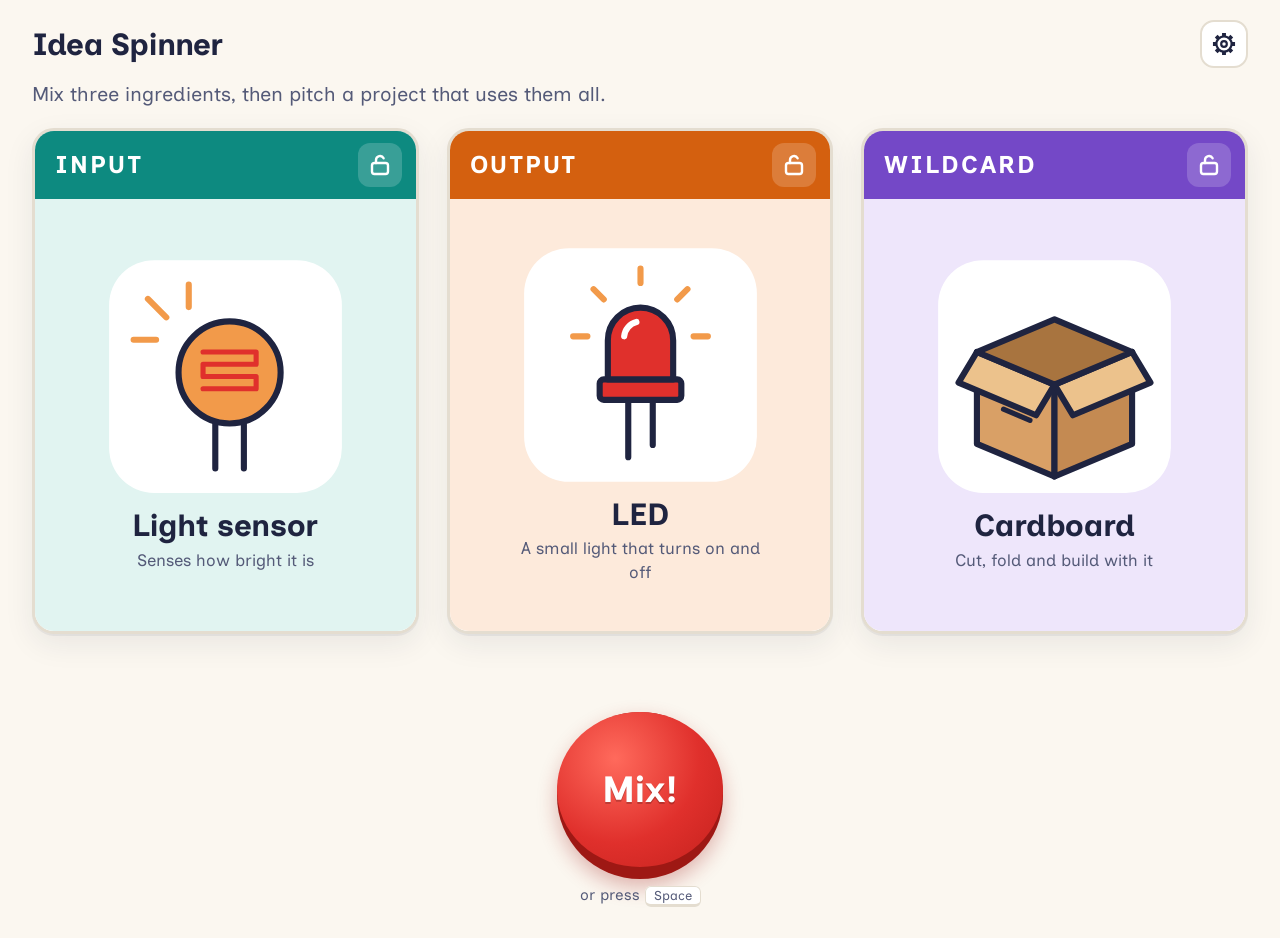
==== index.html @ ca1e2dcb "Idea Spinner: first version A classroom tool that mixes an input, an output and a wildcard for learn" ====
<!doctype html>
<html lang="en-GB">
<head>
  <meta charset="utf-8">
  <meta name="viewport" content="width=device-width, initial-scale=1">
  <title>Idea Spinner</title>
  <meta name="description" content="Press the button to mix an input, an output and a wildcard, then pitch a physical computing project that uses all three.">
  <link rel="icon" href="img/favicon.svg" type="image/svg+xml">
  <link rel="preconnect" href="https://fonts.googleapis.com">
  <link rel="preconnect" href="https://fonts.gstatic.com" crossorigin>
  <link href="https://fonts.googleapis.com/css2?family=Inclusive+Sans:ital,wght@0,300..700;1,300..700&display=swap" rel="stylesheet">
  <link rel="stylesheet" href="css/styles.css">
  <script type="module" src="js/main.js"></script>
</head>
<body>
  <svg width="0" height="0" style="position:absolute" aria-hidden="true">
    <symbol id="icon-lock-open" viewBox="0 0 24 24"><rect x="4" y="10" width="16" height="11" rx="2.5"/><path d="M8 10V7a4 4 0 0 1 7.6-1.7"/></symbol>
    <symbol id="icon-lock" viewBox="0 0 24 24"><rect x="4" y="10" width="16" height="11" rx="2.5"/><path d="M8 10V7a4 4 0 0 1 8 0v3"/></symbol>
    <symbol id="icon-gear" viewBox="0 0 24 24"><circle cx="12" cy="12" r="7"/><circle cx="12" cy="12" r="2.6"/><path d="M19.00 12.00L22.20 12.00M16.95 16.95L19.21 19.21M12.00 19.00L12.00 22.20M7.05 16.95L4.79 19.21M5.00 12.00L1.80 12.00M7.05 7.05L4.79 4.79M12.00 5.00L12.00 1.80M16.95 7.05L19.21 4.79" stroke-width="3.6" stroke-linecap="butt"/></symbol>
  </svg>

  <header class="top">
    <h1>Idea Spinner</h1>
    <button id="open-settings" class="icon-button" type="button" aria-label="Settings and ingredient list">
      <svg aria-hidden="true"><use href="#icon-gear"/></svg>
    </button>
  </header>

  <main>
    <p class="intro">Mix three ingredients, then pitch a project that uses them all.</p>

    <div class="cards">
      <section class="card" data-wheel="input" aria-labelledby="label-input">
        <div class="card-head">
          <h2 id="label-input">Input</h2>
          <button class="lock" type="button" aria-pressed="false" aria-label="Lock Input">
            <svg class="open" aria-hidden="true"><use href="#icon-lock-open"/></svg>
            <svg class="shut" aria-hidden="true"><use href="#icon-lock"/></svg>
          </button>
        </div>
        <div class="reel"><div class="strip"></div></div>
      </section>

      <section class="card" data-wheel="output" aria-labelledby="label-output">
        <div class="card-head">
          <h2 id="label-output">Output</h2>
          <button class="lock" type="button" aria-pressed="false" aria-label="Lock Output">
            <svg class="open" aria-hidden="true"><use href="#icon-lock-open"/></svg>
            <svg class="shut" aria-hidden="true"><use href="#icon-lock"/></svg>
          </button>
        </div>
        <div class="reel"><div class="strip"></div></div>
      </section>

      <section class="card" data-wheel="wildcard" aria-labelledby="label-wildcard">
        <div class="card-head">
          <h2 id="label-wildcard">Wildcard</h2>
          <button class="lock" type="button" aria-pressed="false" aria-label="Lock Wildcard">
            <svg class="open" aria-hidden="true"><use href="#icon-lock-open"/></svg>
            <svg class="shut" aria-hidden="true"><use href="#icon-lock"/></svg>
          </button>
        </div>
        <div class="reel"><div class="strip"></div></div>
      </section>
    </div>

    <p id="prompt" class="prompt">Pitch a project that uses all three!</p>

    <div class="controls">
      <button id="mix" class="mix" type="button">
        <span class="mix-top">Mix!</span>
      </button>
      <p id="mix-hint" class="mix-hint" hidden>Unlock a card to mix</p>
      <p class="key-hint">or press <kbd>Space</kbd></p>
    </div>

    <p id="announcer" class="visually-hidden" aria-live="polite"></p>
  </main>

  <dialog id="settings" aria-labelledby="settings-title">
    <div class="dialog-inner">
      <div class="dialog-head">
        <h2 id="settings-title">Settings</h2>
        <button id="close-settings" class="close" type="button" aria-label="Close settings">×</button>
      </div>

      <label class="toggle">
        <input id="opt-ai" type="checkbox">
        <span class="switch" aria-hidden="true"></span>
        <span><strong>Include AI ingredients</strong><br><small>Adds an AI classifier (input) and generative AI (output)</small></span>
      </label>
      <label class="toggle">
        <input id="opt-sound" type="checkbox">
        <span class="switch" aria-hidden="true"></span>
        <span><strong>Sound effects</strong><br><small>A gentle tick while mixing and a chime when cards land</small></span>
      </label>

      <h2 class="deck-title">All ingredients</h2>
      <div id="deck" class="deck"></div>
    </div>
  </dialog>
</body>
</html>
---- css/styles.css ----
/* ---------- Tokens ---------- */
:root {
  --bg: #fbf7f0;
  --surface: #ffffff;
  --ink: #1f2440;
  --ink-soft: #545a78;
  --line: #e4ddd0;
  --input: #0d8a80;
  --input-tint: #e1f4f1;
  --output: #d4600f;
  --output-tint: #fdeadb;
  --wildcard: #7448c7;
  --wildcard-tint: #eee6fb;
  --red: #e0302c;
  --red-dark: #9e1814;
  --focus: #2266dd;
  --shadow: 0 2px 0 rgba(31, 36, 64, 0.06), 0 10px 30px rgba(31, 36, 64, 0.08);
  --radius: 22px;
  --reel-h: clamp(250px, 48vh, 460px);
  --font: "Inclusive Sans", system-ui, -apple-system, "Segoe UI", sans-serif;
  color-scheme: light;
}

@media (prefers-color-scheme: dark) {
  :root:not([data-theme="light"]) {
    --bg: #141830;
    --surface: #1e2342;
    --ink: #f2f0ea;
    --ink-soft: #b4b8d2;
    --line: #333a62;
    --input: #3cc6b8;
    --input-tint: #17393f;
    --output: #f2914a;
    --output-tint: #3f2a22;
    --wildcard: #a988ee;
    --wildcard-tint: #2e2752;
    --focus: #7fb0ff;
    --shadow: 0 2px 0 rgba(0, 0, 0, 0.2), 0 10px 30px rgba(0, 0, 0, 0.35);
    color-scheme: dark;
  }
}
:root[data-theme="dark"] {
  --bg: #141830;
  --surface: #1e2342;
  --ink: #f2f0ea;
  --ink-soft: #b4b8d2;
  --line: #333a62;
  --input: #3cc6b8;
  --input-tint: #17393f;
  --output: #f2914a;
  --output-tint: #3f2a22;
  --wildcard: #a988ee;
  --wildcard-tint: #2e2752;
  --focus: #7fb0ff;
  --shadow: 0 2px 0 rgba(0, 0, 0, 0.2), 0 10px 30px rgba(0, 0, 0, 0.35);
  color-scheme: dark;
}

/* ---------- Base ---------- */
*, *::before, *::after { box-sizing: border-box; }

html, body { margin: 0; }

body {
  min-height: 100vh;
  min-height: 100dvh;
  background: var(--bg);
  color: var(--ink);
  font-family: var(--font);
  line-height: 1.4;
  -webkit-font-smoothing: antialiased;
  overflow-x: hidden;
}

button { font: inherit; color: inherit; cursor: pointer; }

:focus-visible { outline: 3px solid var(--focus); outline-offset: 3px; }

.visually-hidden {
  position: absolute !important;
  width: 1px; height: 1px;
  overflow: hidden; clip: rect(0 0 0 0); white-space: nowrap;
}

/* ---------- Header ---------- */
.top {
  display: flex;
  align-items: center;
  justify-content: space-between;
  max-width: 1600px;
  margin: 0 auto;
  padding: 20px 32px 0;
}

h1 {
  margin: 0;
  font-size: clamp(1.4rem, 2.4vw, 2rem);
  font-weight: 700;
  letter-spacing: -0.01em;
}

.icon-button {
  display: grid;
  place-items: center;
  width: 48px; height: 48px;
  border: 2px solid var(--line);
  border-radius: 14px;
  background: var(--surface);
}
.icon-button svg {
  width: 26px; height: 26px;
  fill: none; stroke: currentColor; stroke-width: 2; stroke-linecap: round;
}
.icon-button:hover { border-color: var(--ink-soft); }

/* ---------- Layout ---------- */
main {
  max-width: 1600px;
  margin: 0 auto;
  padding: 8px 32px 32px;
}

.intro {
  margin: 4px 0 20px;
  color: var(--ink-soft);
  font-size: clamp(1rem, 1.6vw, 1.25rem);
}

.cards {
  display: grid;
  grid-template-columns: repeat(3, minmax(0, 1fr));
  gap: clamp(14px, 2.2vw, 32px);
}

/* ---------- Cards ---------- */
.card {
  --accent: var(--input);
  --tint: var(--input-tint);
  background: var(--surface);
  border: 3px solid var(--line);
  border-radius: var(--radius);
  box-shadow: var(--shadow);
  overflow: hidden;
  transition: border-color 0.2s, transform 0.2s;
}
.card[data-wheel="output"] { --accent: var(--output); --tint: var(--output-tint); }
.card[data-wheel="wildcard"] { --accent: var(--wildcard); --tint: var(--wildcard-tint); }

.card-head {
  display: flex;
  align-items: center;
  justify-content: space-between;
  padding: 12px 14px 12px 20px;
  background: var(--accent);
  color: #fff;
}
.card-head h2 {
  margin: 0;
  font-size: clamp(1.1rem, 1.9vw, 1.6rem);
  font-weight: 700;
  letter-spacing: 0.08em;
  text-transform: uppercase;
}
:root .card-head { color: #fff; }
@media (prefers-color-scheme: dark) {
  :root:not([data-theme="light"]) .card-head { color: #141830; }
}
:root[data-theme="dark"] .card-head { color: #141830; }

.lock {
  display: grid;
  place-items: center;
  width: 44px; height: 44px;
  border: 2px solid transparent;
  border-radius: 12px;
  background: rgba(255, 255, 255, 0.18);
}
.lock:hover { background: rgba(255, 255, 255, 0.3); }
.lock svg {
  width: 24px; height: 24px;
  fill: none; stroke: currentColor; stroke-width: 2.4; stroke-linecap: round; stroke-linejoin: round;
}
.lock .shut { display: none; }
.lock[aria-pressed="true"] { background: var(--surface); color: var(--accent); }
.lock[aria-pressed="true"] .open { display: none; }
.lock[aria-pressed="true"] .shut { display: block; }

.card.locked { border-color: var(--accent); }
.card.locked .reel::after {
  content: "Locked";
  position: absolute;
  top: 10px; right: 12px;
  padding: 2px 10px;
  border-radius: 999px;
  background: var(--accent);
  color: var(--surface);
  font-size: 0.8rem;
  font-weight: 700;
  letter-spacing: 0.05em;
  text-transform: uppercase;
}

/* ---------- Reel ---------- */
.reel {
  position: relative;
  height: var(--reel-h);
  overflow: hidden;
  background: var(--tint);
}
.reel.spinning::before,
.reel.spinning::after {
  content: "";
  position: absolute;
  left: 0; right: 0;
  height: 18%;
  z-index: 1;
  pointer-events: none;
}
.reel.spinning::before { top: 0; background: linear-gradient(var(--tint), transparent); }
.reel.spinning::after { bottom: 0; background: linear-gradient(transparent, var(--tint)); }

.strip { will-change: transform; }

.tile {
  height: var(--reel-h);
  display: flex;
  flex-direction: column;
  align-items: center;
  justify-content: center;
  gap: 6px;
  padding: 16px 18px 20px;
  text-align: center;
}
.tile-img {
  width: auto;
  height: 62%;
  max-width: 100%;
  aspect-ratio: 1;
  object-fit: contain;
  user-select: none;
}
.tile-name {
  margin: 4px 0 0;
  font-size: clamp(1.3rem, 2.4vw, 2.1rem);
  font-weight: 700;
  line-height: 1.1;
}
.tile-hint {
  margin: 0;
  color: var(--ink-soft);
  font-size: clamp(0.9rem, 1.3vw, 1.1rem);
  max-width: 26ch;
}

.card.landed { animation: settle 0.45s cubic-bezier(0.3, 1.6, 0.5, 1); }
@keyframes settle {
  0% { transform: translateY(0); }
  35% { transform: translateY(5px); }
  100% { transform: translateY(0); }
}

/* ---------- Prompt ---------- */
.prompt {
  margin: 22px 0 0;
  min-height: 1.5em;
  text-align: center;
  font-size: clamp(1.2rem, 2.2vw, 1.8rem);
  font-weight: 700;
  opacity: 0;
  transform: translateY(6px);
  transition: opacity 0.35s, transform 0.35s;
}
.prompt.show { opacity: 1; transform: none; }

/* ---------- Big red button ---------- */
.controls {
  display: flex;
  flex-direction: column;
  align-items: center;
  gap: 6px;
  margin-top: 14px;
}

.mix {
  --size: clamp(120px, 13vw, 168px);
  width: var(--size);
  height: var(--size);
  padding: 0 0 12px;
  border: 0;
  border-radius: 50%;
  background: var(--red-dark);
  box-shadow: 0 8px 20px rgba(158, 24, 20, 0.3);
}
.mix-top {
  display: grid;
  place-items: center;
  width: 100%;
  height: 100%;
  border-radius: 50%;
  background: radial-gradient(circle at 35% 30%, #ff6a5c, var(--red) 55%, #c4211d);
  color: #fff;
  font-size: calc(var(--size) * 0.22);
  font-weight: 700;
  text-shadow: 0 2px 0 rgba(0, 0, 0, 0.2);
  transform: translateY(0);
  transition: transform 0.08s;
}
.mix:hover .mix-top { transform: translateY(2px); }
.mix:active .mix-top,
body.is-spinning .mix-top { transform: translateY(10px); }
.mix:disabled { cursor: default; }
.mix:disabled:not(:active) .mix-top { filter: saturate(0.55); }
body.is-spinning .mix:disabled .mix-top { filter: none; }

.mix-hint {
  margin: 4px 0 0;
  font-weight: 700;
  color: var(--ink);
}
.key-hint { margin: 0; color: var(--ink-soft); font-size: 0.95rem; }
kbd {
  padding: 1px 8px;
  border: 1.5px solid var(--line);
  border-bottom-width: 3px;
  border-radius: 6px;
  background: var(--surface);
  font: inherit;
  font-size: 0.85em;
}

/* ---------- Settings dialog ---------- */
dialog {
  width: min(760px, calc(100vw - 32px));
  max-height: calc(100dvh - 48px);
  padding: 0;
  border: 0;
  border-radius: var(--radius);
  background: var(--surface);
  color: var(--ink);
  box-shadow: 0 20px 60px rgba(0, 0, 0, 0.35);
}
dialog::backdrop { background: rgba(20, 24, 48, 0.55); }
.dialog-inner { padding: 22px 26px 28px; }
.dialog-head { display: flex; align-items: center; justify-content: space-between; }
.dialog-head h2, .deck-title { margin: 0; font-size: 1.4rem; }
.deck-title { margin-top: 26px; }
.close {
  width: 44px; height: 44px;
  border: 0; border-radius: 12px;
  background: var(--bg);
  font-size: 1.6rem; line-height: 1;
}

.toggle {
  display: flex;
  align-items: flex-start;
  gap: 14px;
  margin-top: 18px;
  cursor: pointer;
}
.toggle small { color: var(--ink-soft); font-size: 0.95rem; }
.toggle input { position: absolute; opacity: 0; width: 1px; height: 1px; }
.switch {
  flex: 0 0 auto;
  position: relative;
  width: 52px; height: 30px;
  margin-top: 2px;
  border-radius: 999px;
  background: var(--line);
  transition: background 0.2s;
}
.switch::after {
  content: "";
  position: absolute;
  top: 3px; left: 3px;
  width: 24px; height: 24px;
  border-radius: 50%;
  background: #fff;
  box-shadow: 0 1px 3px rgba(0, 0, 0, 0.25);
  transition: transform 0.2s;
}
.toggle input:checked + .switch { background: var(--input); }
.toggle input:checked + .switch::after { transform: translateX(22px); }
.toggle input:focus-visible + .switch { outline: 3px solid var(--focus); outline-offset: 3px; }

.deck { display: grid; gap: 18px; margin-top: 12px; }
.deck-group h3 {
  margin: 0 0 8px;
  font-size: 0.9rem;
  letter-spacing: 0.08em;
  text-transform: uppercase;
}
.deck-input h3 { color: var(--input); }
.deck-output h3 { color: var(--output); }
.deck-wildcard h3 { color: var(--wildcard); }
.deck ul {
  display: grid;
  grid-template-columns: repeat(auto-fill, minmax(150px, 1fr));
  gap: 8px;
  margin: 0; padding: 0;
  list-style: none;
}
.deck li {
  display: flex;
  align-items: center;
  gap: 8px;
  padding: 6px 8px;
  border-radius: 12px;
  background: var(--bg);
  font-size: 0.95rem;
}
.deck li img { width: 40px; height: 40px; flex: 0 0 auto; }
.deck li.off { opacity: 0.5; }

/* ---------- Tablet ---------- */
@media (max-width: 1023px) {
  .top, main { padding-left: 20px; padding-right: 20px; }
  .tile { padding: 12px; }
  .tile-hint { display: none; }
}

/* ---------- Phone ---------- */
@media (max-width: 639px) {
  :root { --reel-h: 108px; }
  .top { padding: 14px 16px 0; }
  main { padding: 4px 16px 24px; }
  .intro { margin-bottom: 14px; }
  .cards { grid-template-columns: 1fr; gap: 12px; }
  .card-head { padding: 6px 8px 6px 14px; }
  .card-head h2 { font-size: 0.95rem; }
  .lock { width: 40px; height: 40px; }
  .tile {
    flex-direction: row;
    justify-content: flex-start;
    gap: 14px;
    padding: 10px 14px;
    text-align: left;
  }
  .tile-img { height: 84px; width: 84px; flex: 0 0 auto; }
  .tile-name { margin: 0; font-size: 1.25rem; }
  .card.locked .reel::after { top: auto; bottom: 8px; }
  .prompt { margin-top: 14px; font-size: 1.15rem; }
  .controls { margin-top: 10px; }
  .mix { --size: 104px; }
  .key-hint { display: none; }
}

/* ---------- Reduced motion ---------- */
@media (prefers-reduced-motion: reduce) {
  .card.landed { animation: none; }
  .prompt, .mix-top, .switch, .switch::after { transition: none; }
}
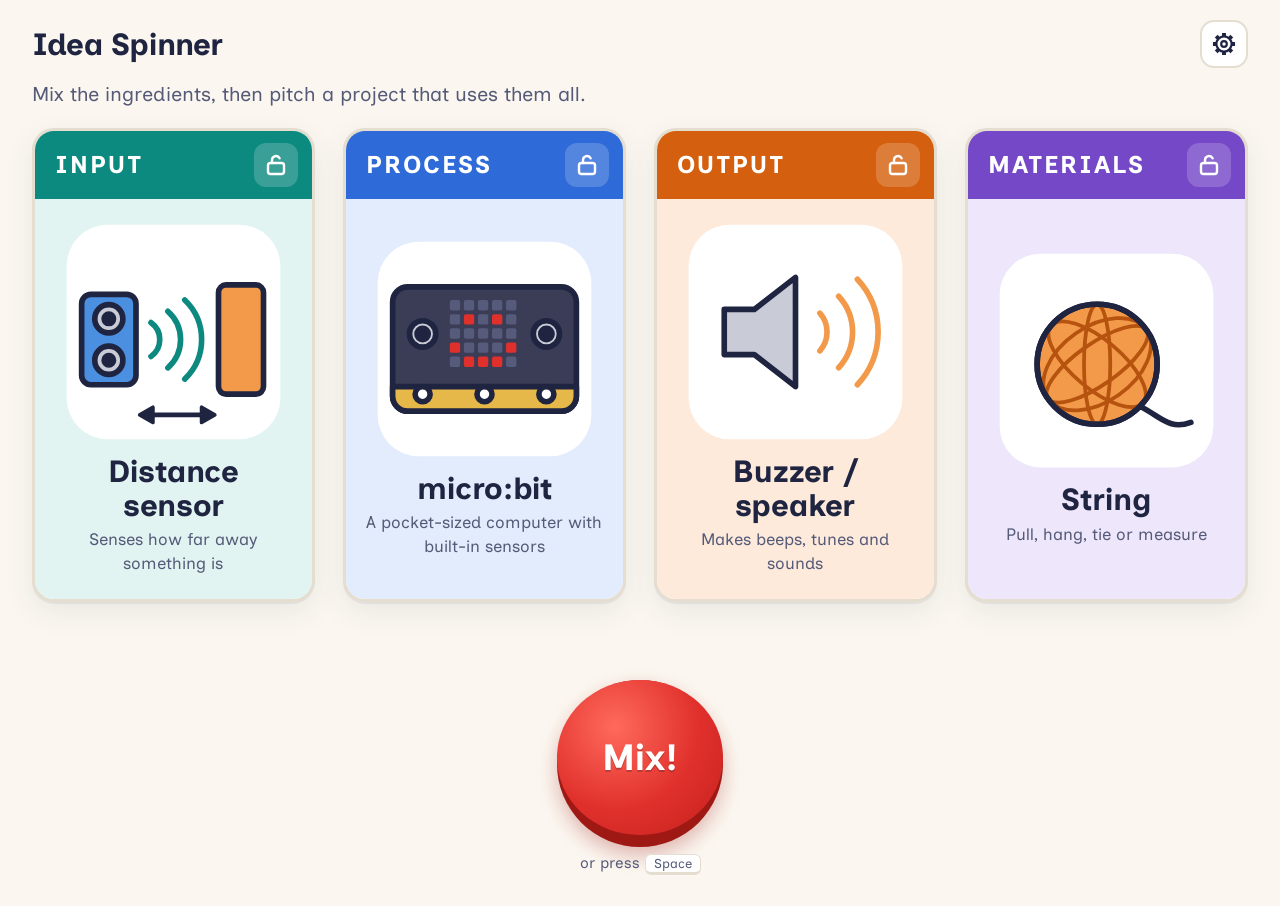
==== commit 49d54d23: "Split the wildcard card into Process and Materials Four cards now: Input, Process (micro:bit, Pico, " ====
--- a/index.html
+++ b/index.html
@@ -4,7 +4,7 @@
   <meta charset="utf-8">
   <meta name="viewport" content="width=device-width, initial-scale=1">
   <title>Idea Spinner</title>
-  <meta name="description" content="Press the button to mix an input, an output and a wildcard, then pitch a physical computing project that uses all three.">
+  <meta name="description" content="Press the button to mix an input, a process, an output and a material, then pitch a physical computing project that uses them all.">
   <link rel="icon" href="img/favicon.svg" type="image/svg+xml">
   <link rel="preconnect" href="https://fonts.googleapis.com">
   <link rel="preconnect" href="https://fonts.gstatic.com" crossorigin>
@@ -27,44 +27,24 @@
   </header>
 
   <main>
-    <p class="intro">Mix three ingredients, then pitch a project that uses them all.</p>
+    <p class="intro">Mix the ingredients, then pitch a project that uses them all.</p>
 
-    <div class="cards">
-      <section class="card" data-wheel="input" aria-labelledby="label-input">
+    <div class="cards" id="cards"></div>
+
+    <template id="card-template">
+      <section class="card">
         <div class="card-head">
-          <h2 id="label-input">Input</h2>
-          <button class="lock" type="button" aria-pressed="false" aria-label="Lock Input">
+          <h2></h2>
+          <button class="lock" type="button" aria-pressed="false">
             <svg class="open" aria-hidden="true"><use href="#icon-lock-open"/></svg>
             <svg class="shut" aria-hidden="true"><use href="#icon-lock"/></svg>
           </button>
         </div>
         <div class="reel"><div class="strip"></div></div>
       </section>
+    </template>
 
-      <section class="card" data-wheel="output" aria-labelledby="label-output">
-        <div class="card-head">
-          <h2 id="label-output">Output</h2>
-          <button class="lock" type="button" aria-pressed="false" aria-label="Lock Output">
-            <svg class="open" aria-hidden="true"><use href="#icon-lock-open"/></svg>
-            <svg class="shut" aria-hidden="true"><use href="#icon-lock"/></svg>
-          </button>
-        </div>
-        <div class="reel"><div class="strip"></div></div>
-      </section>
-
-      <section class="card" data-wheel="wildcard" aria-labelledby="label-wildcard">
-        <div class="card-head">
-          <h2 id="label-wildcard">Wildcard</h2>
-          <button class="lock" type="button" aria-pressed="false" aria-label="Lock Wildcard">
-            <svg class="open" aria-hidden="true"><use href="#icon-lock-open"/></svg>
-            <svg class="shut" aria-hidden="true"><use href="#icon-lock"/></svg>
-          </button>
-        </div>
-        <div class="reel"><div class="strip"></div></div>
-      </section>
-    </div>
-
-    <p id="prompt" class="prompt">Pitch a project that uses all three!</p>
+    <p id="prompt" class="prompt"></p>
 
     <div class="controls">
       <button id="mix" class="mix" type="button">
--- a/css/styles.css
+++ b/css/styles.css
@@ -9,14 +9,16 @@
   --input-tint: #e1f4f1;
   --output: #d4600f;
   --output-tint: #fdeadb;
-  --wildcard: #7448c7;
-  --wildcard-tint: #eee6fb;
+  --process: #2f6bd8;
+  --process-tint: #e2ecfc;
+  --materials: #7448c7;
+  --materials-tint: #eee6fb;
   --red: #e0302c;
   --red-dark: #9e1814;
   --focus: #2266dd;
   --shadow: 0 2px 0 rgba(31, 36, 64, 0.06), 0 10px 30px rgba(31, 36, 64, 0.08);
   --radius: 22px;
-  --reel-h: clamp(250px, 48vh, 460px);
+  --reel-h: clamp(220px, calc(100vh - 500px), 460px);
   --font: "Inclusive Sans", system-ui, -apple-system, "Segoe UI", sans-serif;
   color-scheme: light;
 }
@@ -32,8 +34,10 @@
     --input-tint: #17393f;
     --output: #f2914a;
     --output-tint: #3f2a22;
-    --wildcard: #a988ee;
-    --wildcard-tint: #2e2752;
+    --process: #7aa7f5;
+    --process-tint: #1c2c50;
+    --materials: #a988ee;
+    --materials-tint: #2e2752;
     --focus: #7fb0ff;
     --shadow: 0 2px 0 rgba(0, 0, 0, 0.2), 0 10px 30px rgba(0, 0, 0, 0.35);
     color-scheme: dark;
@@ -49,8 +53,10 @@
   --input-tint: #17393f;
   --output: #f2914a;
   --output-tint: #3f2a22;
-  --wildcard: #a988ee;
-  --wildcard-tint: #2e2752;
+  --process: #7aa7f5;
+  --process-tint: #1c2c50;
+  --materials: #a988ee;
+  --materials-tint: #2e2752;
   --focus: #7fb0ff;
   --shadow: 0 2px 0 rgba(0, 0, 0, 0.2), 0 10px 30px rgba(0, 0, 0, 0.35);
   color-scheme: dark;
@@ -128,7 +134,7 @@
 
 .cards {
   display: grid;
-  grid-template-columns: repeat(3, minmax(0, 1fr));
+  grid-template-columns: repeat(var(--card-count, 3), minmax(0, 1fr));
   gap: clamp(14px, 2.2vw, 32px);
 }
 
@@ -143,8 +149,10 @@
   overflow: hidden;
   transition: border-color 0.2s, transform 0.2s;
 }
-.card[data-wheel="output"] { --accent: var(--output); --tint: var(--output-tint); }
-.card[data-wheel="wildcard"] { --accent: var(--wildcard); --tint: var(--wildcard-tint); }
+[data-wheel="input"] { --accent: var(--input); --tint: var(--input-tint); }
+[data-wheel="process"] { --accent: var(--process); --tint: var(--process-tint); }
+[data-wheel="output"] { --accent: var(--output); --tint: var(--output-tint); }
+[data-wheel="materials"] { --accent: var(--materials); --tint: var(--materials-tint); }
 
 .card-head {
   display: flex;
@@ -390,9 +398,7 @@
   letter-spacing: 0.08em;
   text-transform: uppercase;
 }
-.deck-input h3 { color: var(--input); }
-.deck-output h3 { color: var(--output); }
-.deck-wildcard h3 { color: var(--wildcard); }
+.deck-group h3 { color: var(--accent); }
 .deck ul {
   display: grid;
   grid-template-columns: repeat(auto-fill, minmax(150px, 1fr));
@@ -414,35 +420,51 @@
 
 /* ---------- Tablet ---------- */
 @media (max-width: 1023px) {
+  :root { --reel-h: clamp(180px, 26vh, 300px); }
+  .cards { grid-template-columns: repeat(2, minmax(0, 1fr)); }
   .top, main { padding-left: 20px; padding-right: 20px; }
   .tile { padding: 12px; }
   .tile-hint { display: none; }
 }
 
 /* ---------- Phone ---------- */
+/* A 2x2 grid of cards sized to the screen height, so Mix! never falls below the fold. */
 @media (max-width: 639px) {
-  :root { --reel-h: 108px; }
+  :root { --reel-h: clamp(120px, calc((100vh - 400px) / 2), 200px); }
+  @supports (height: 100dvh) {
+    :root { --reel-h: clamp(120px, calc((100dvh - 400px) / 2), 200px); }
+  }
   .top { padding: 14px 16px 0; }
   main { padding: 4px 16px 24px; }
   .intro { margin-bottom: 14px; }
-  .cards { grid-template-columns: 1fr; gap: 12px; }
-  .card-head { padding: 6px 8px 6px 14px; }
-  .card-head h2 { font-size: 0.95rem; }
-  .lock { width: 40px; height: 40px; }
-  .tile {
-    flex-direction: row;
-    justify-content: flex-start;
-    gap: 14px;
-    padding: 10px 14px;
-    text-align: left;
+  .cards { gap: 10px; }
+  .card { border-width: 2px; }
+  .card-head { padding: 4px 4px 4px 10px; }
+  .card-head h2 { font-size: 0.78rem; letter-spacing: 0.04em; }
+  .lock { width: 34px; height: 34px; border-radius: 10px; }
+  .lock svg { width: 20px; height: 20px; }
+  .tile { gap: 4px; padding: 8px 6px 10px; }
+  .tile-img { height: calc(var(--reel-h) - 60px); }
+  .tile-name { margin: 0; font-size: 1rem; line-height: 1.15; }
+  .card.locked .reel::after { top: 6px; right: 6px; padding: 1px 7px; font-size: 0.65rem; }
+  .prompt { margin-top: 12px; font-size: 1.1rem; }
+  .controls { margin-top: 8px; }
+  .mix { --size: 100px; }
+  .key-hint { display: none; }
+}
+
+/* Short phones: drop the intro line and tighten spacing. */
+@media (max-width: 639px) and (max-height: 740px) {
+  :root { --reel-h: clamp(110px, calc((100vh - 300px) / 2), 200px); }
+  @supports (height: 100dvh) {
+    :root { --reel-h: clamp(110px, calc((100dvh - 300px) / 2), 200px); }
   }
-  .tile-img { height: 84px; width: 84px; flex: 0 0 auto; }
-  .tile-name { margin: 0; font-size: 1.25rem; }
-  .card.locked .reel::after { top: auto; bottom: 8px; }
-  .prompt { margin-top: 14px; font-size: 1.15rem; }
-  .controls { margin-top: 10px; }
-  .mix { --size: 104px; }
-  .key-hint { display: none; }
+  .intro { display: none; }
+  .top { padding-top: 10px; }
+  .cards { gap: 8px; margin-top: 6px; }
+  .prompt { margin-top: 8px; font-size: 1rem; }
+  .controls { margin-top: 4px; }
+  .mix { --size: 88px; }
 }
 
 /* ---------- Reduced motion ---------- */
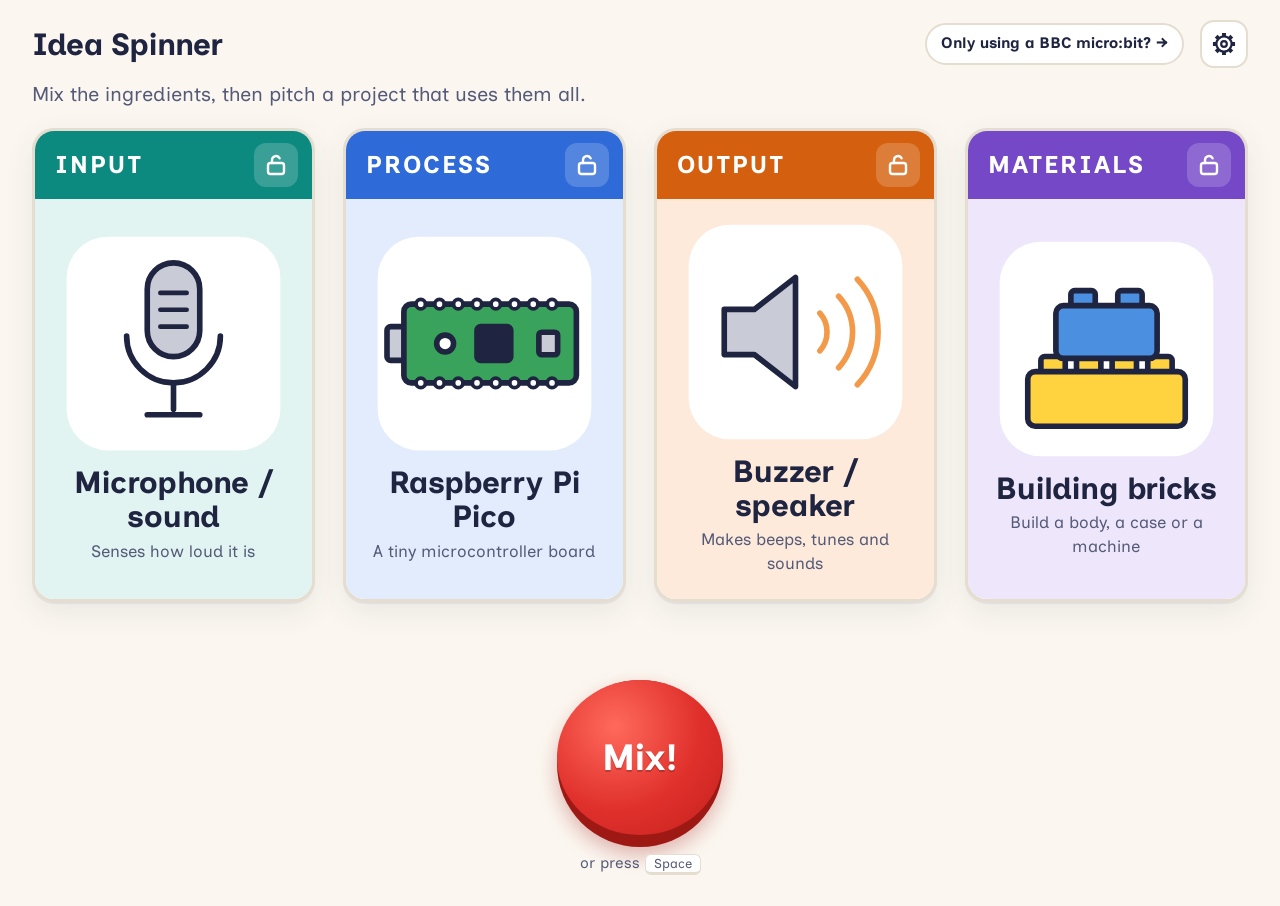
==== commit 4299ce3d: "Add a BBC micro:bit built-ins sub-site /microbit/ has three cards (Input / Sensor, Output, Extra mat" ====
--- a/index.html
+++ b/index.html
@@ -21,6 +21,7 @@
 
   <header class="top">
     <h1>Idea Spinner</h1>
+    <a class="site-link" href="microbit/"><span class="long">Only using a BBC micro:bit? →</span><span class="short">BBC micro:bit →</span></a>
     <button id="open-settings" class="icon-button" type="button" aria-label="Settings and ingredient list">
       <svg aria-hidden="true"><use href="#icon-gear"/></svg>
     </button>
@@ -65,11 +66,6 @@
       </div>
 
       <label class="toggle">
-        <input id="opt-ai" type="checkbox">
-        <span class="switch" aria-hidden="true"></span>
-        <span><strong>Include AI ingredients</strong><br><small>Adds an AI classifier (input) and generative AI (output)</small></span>
-      </label>
-      <label class="toggle">
         <input id="opt-sound" type="checkbox">
         <span class="switch" aria-hidden="true"></span>
         <span><strong>Sound effects</strong><br><small>A gentle tick while mixing and a chime when cards land</small></span>
--- a/css/styles.css
+++ b/css/styles.css
@@ -93,6 +93,7 @@
   display: flex;
   align-items: center;
   justify-content: space-between;
+  gap: 16px;
   max-width: 1600px;
   margin: 0 auto;
   padding: 20px 32px 0;
@@ -118,6 +119,23 @@
   fill: none; stroke: currentColor; stroke-width: 2; stroke-linecap: round;
 }
 .icon-button:hover { border-color: var(--ink-soft); }
+
+/* Link between the main site and the micro:bit one. */
+.site-link {
+  margin-left: auto;
+  padding: 8px 14px;
+  border-radius: 999px;
+  background: var(--surface);
+  border: 2px solid var(--line);
+  color: var(--ink);
+  font-weight: 700;
+  font-size: 0.95rem;
+  text-decoration: none;
+  white-space: nowrap;
+}
+.site-link:hover { border-color: var(--ink-soft); }
+.site-link .short { display: none; }
+h1 { white-space: nowrap; }
 
 /* ---------- Layout ---------- */
 main {
@@ -244,8 +262,33 @@
   height: 62%;
   max-width: 100%;
   aspect-ratio: 1;
+  user-select: none;
+}
+
+/* A picture: one image, or several stacked (board drawing + highlight). */
+.art { position: relative; display: block; }
+.art img {
+  position: absolute;
+  inset: 0;
+  width: 100%;
+  height: 100%;
   object-fit: contain;
-  user-select: none;
+}
+
+/* Board drawings leave room around the board for highlights, so give them more space. */
+.tile .art.layered { height: 74%; margin: -4% 0 -2%; }
+
+/* Small tag badge after a name, e.g. "V2". */
+.badge {
+  display: inline-block;
+  padding: 0.1em 0.45em;
+  border-radius: 6px;
+  background: var(--accent);
+  color: var(--surface);
+  font-size: 0.55em;
+  font-weight: 700;
+  letter-spacing: 0.04em;
+  vertical-align: 0.25em;
 }
 .tile-name {
   margin: 4px 0 0;
@@ -335,6 +378,17 @@
   font: inherit;
   font-size: 0.85em;
 }
+
+/* ---------- Credits ---------- */
+.credits {
+  max-width: 1600px;
+  margin: 0 auto;
+  padding: 0 32px 20px;
+  color: var(--ink-soft);
+  font-size: 0.8rem;
+  text-align: center;
+}
+.credits a { color: inherit; }
 
 /* ---------- Settings dialog ---------- */
 dialog {
@@ -415,13 +469,14 @@
   background: var(--bg);
   font-size: 0.95rem;
 }
-.deck li img { width: 40px; height: 40px; flex: 0 0 auto; }
+.deck li .deck-img { width: 40px; height: 40px; flex: 0 0 auto; }
 .deck li.off { opacity: 0.5; }
 
 /* ---------- Tablet ---------- */
 @media (max-width: 1023px) {
   :root { --reel-h: clamp(180px, 26vh, 300px); }
   .cards { grid-template-columns: repeat(2, minmax(0, 1fr)); }
+  .card:last-child:nth-child(odd) { grid-column: 1 / -1; } /* 3 cards: the last one spans the row */
   .top, main { padding-left: 20px; padding-right: 20px; }
   .tile { padding: 12px; }
   .tile-hint { display: none; }
@@ -436,6 +491,10 @@
   }
   .top { padding: 14px 16px 0; }
   main { padding: 4px 16px 24px; }
+  .site-link { padding: 6px 10px; font-size: 0.8rem; }
+  .site-link .long { display: none; }
+  .site-link .short { display: inline; }
+  .credits { padding: 0 16px 16px; font-size: 0.72rem; }
   .intro { margin-bottom: 14px; }
   .cards { gap: 10px; }
   .card { border-width: 2px; }
@@ -455,9 +514,9 @@
 
 /* Short phones: drop the intro line and tighten spacing. */
 @media (max-width: 639px) and (max-height: 740px) {
-  :root { --reel-h: clamp(110px, calc((100vh - 300px) / 2), 200px); }
+  :root { --reel-h: clamp(110px, calc((100vh - 320px) / 2), 200px); }
   @supports (height: 100dvh) {
-    :root { --reel-h: clamp(110px, calc((100dvh - 300px) / 2), 200px); }
+    :root { --reel-h: clamp(110px, calc((100dvh - 320px) / 2), 200px); }
   }
   .intro { display: none; }
   .top { padding-top: 10px; }
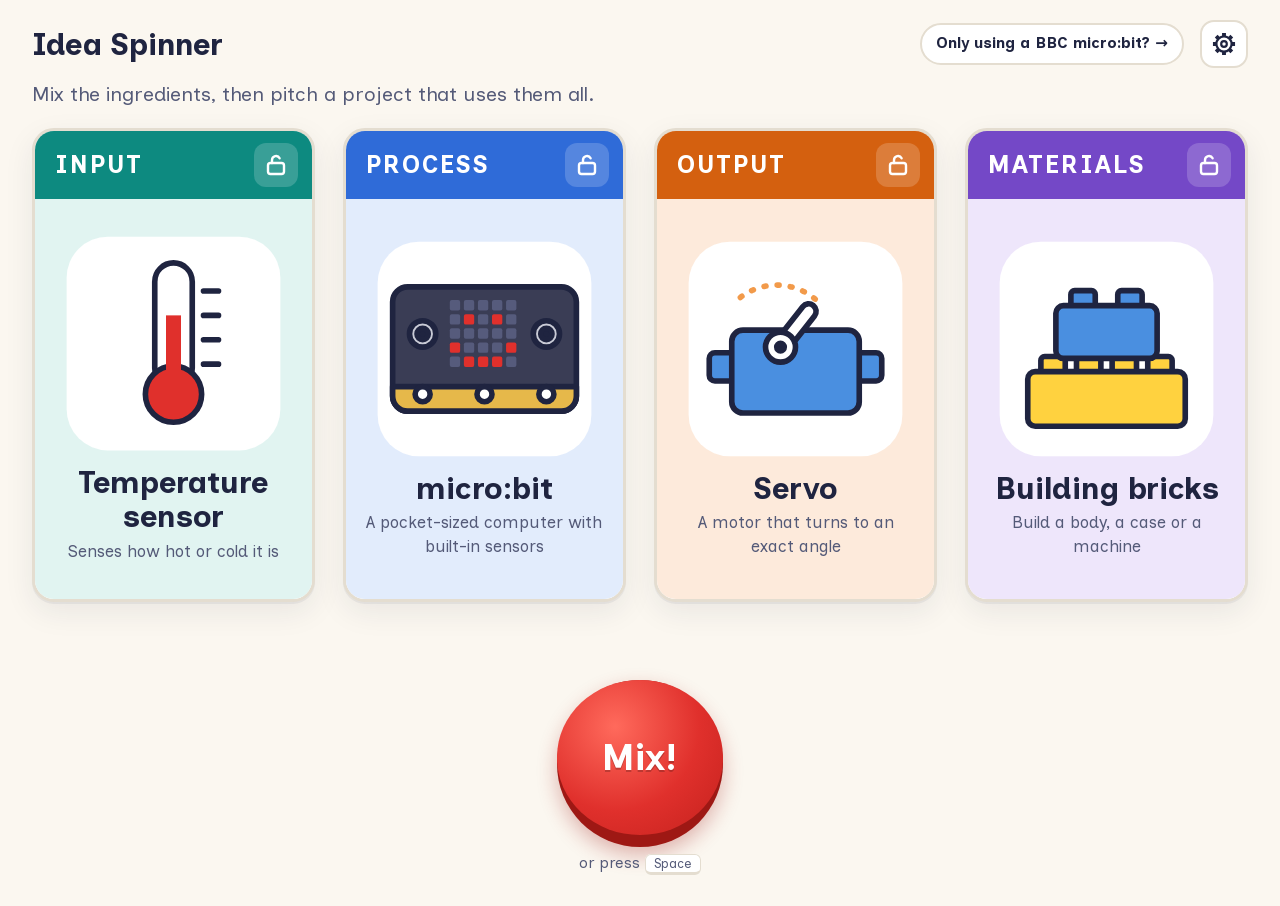
==== commit 136ae247: "Host the font locally and spell out the mixed licences Load Inclusive Sans from fonts/ instead of Go" ====
--- a/index.html
+++ b/index.html
@@ -6,9 +6,6 @@
   <title>Idea Spinner</title>
   <meta name="description" content="Press the button to mix an input, a process, an output and a material, then pitch a physical computing project that uses them all.">
   <link rel="icon" href="img/favicon.svg" type="image/svg+xml">
-  <link rel="preconnect" href="https://fonts.googleapis.com">
-  <link rel="preconnect" href="https://fonts.gstatic.com" crossorigin>
-  <link href="https://fonts.googleapis.com/css2?family=Inclusive+Sans:ital,wght@0,300..700;1,300..700&display=swap" rel="stylesheet">
   <link rel="stylesheet" href="css/styles.css">
   <script type="module" src="js/main.js"></script>
 </head>
--- a/css/styles.css
+++ b/css/styles.css
@@ -1,3 +1,12 @@
+/* Hosted here rather than on Google Fonts, so visiting the page sends nothing anywhere. */
+@font-face {
+  font-family: "Inclusive Sans";
+  font-style: normal;
+  font-weight: 300 700;
+  font-display: swap;
+  src: url("../fonts/inclusive-sans-latin.woff2") format("woff2");
+}
+
 /* ---------- Tokens ---------- */
 :root {
   --bg: #fbf7f0;
@@ -18,7 +27,7 @@
   --focus: #2266dd;
   --shadow: 0 2px 0 rgba(31, 36, 64, 0.06), 0 10px 30px rgba(31, 36, 64, 0.08);
   --radius: 22px;
-  --reel-h: clamp(220px, calc(100vh - 500px), 460px);
+  --reel-h: clamp(190px, calc(100vh - 500px), 460px);
   --font: "Inclusive Sans", system-ui, -apple-system, "Segoe UI", sans-serif;
   color-scheme: light;
 }
@@ -245,10 +254,12 @@
 .reel.spinning::before { top: 0; background: linear-gradient(var(--tint), transparent); }
 .reel.spinning::after { bottom: 0; background: linear-gradient(transparent, var(--tint)); }
 
-.strip { will-change: transform; }
+/* Only while moving: Safari can skip repainting pictures in a layer that keeps this hint. */
+.reel.spinning .strip { will-change: transform; }
 
 .tile {
   height: var(--reel-h);
+  overflow: hidden;
   display: flex;
   flex-direction: column;
   align-items: center;
@@ -266,7 +277,7 @@
 }
 
 /* A picture: one image, or several stacked (board drawing + highlight). */
-.art { position: relative; display: block; }
+.art { position: relative; display: block; flex-shrink: 0; }
 .art img {
   position: absolute;
   inset: 0;
@@ -298,6 +309,8 @@
 }
 .tile-hint {
   margin: 0;
+  min-height: 0;
+  overflow: hidden; /* on short screens the hint gives way before the picture does */
   color: var(--ink-soft);
   font-size: clamp(0.9rem, 1.3vw, 1.1rem);
   max-width: 26ch;
@@ -474,13 +487,17 @@
 
 /* ---------- Tablet ---------- */
 @media (max-width: 1023px) {
-  :root { --reel-h: clamp(180px, 26vh, 300px); }
-  .cards { grid-template-columns: repeat(2, minmax(0, 1fr)); }
-  .card:last-child:nth-child(odd) { grid-column: 1 / -1; } /* 3 cards: the last one spans the row */
   .top, main { padding-left: 20px; padding-right: 20px; }
   .tile { padding: 12px; }
   .tile-hint { display: none; }
 }
+/* Portrait tablets: two rows of cards, sized so Mix! stays on screen. */
+@media (max-width: 1023px) and (orientation: portrait) {
+  :root { --reel-h: clamp(150px, calc((100vh - 560px) / 2), 300px); }
+  .cards { grid-template-columns: repeat(2, minmax(0, 1fr)); }
+  .card:last-child:nth-child(odd) { grid-column: 1 / -1; } /* 3 cards: the last one spans the row */
+}
+/* Landscape tablets and short windows keep one row, like a laptop. */
 
 /* ---------- Phone ---------- */
 /* A 2x2 grid of cards sized to the screen height, so Mix! never falls below the fold. */
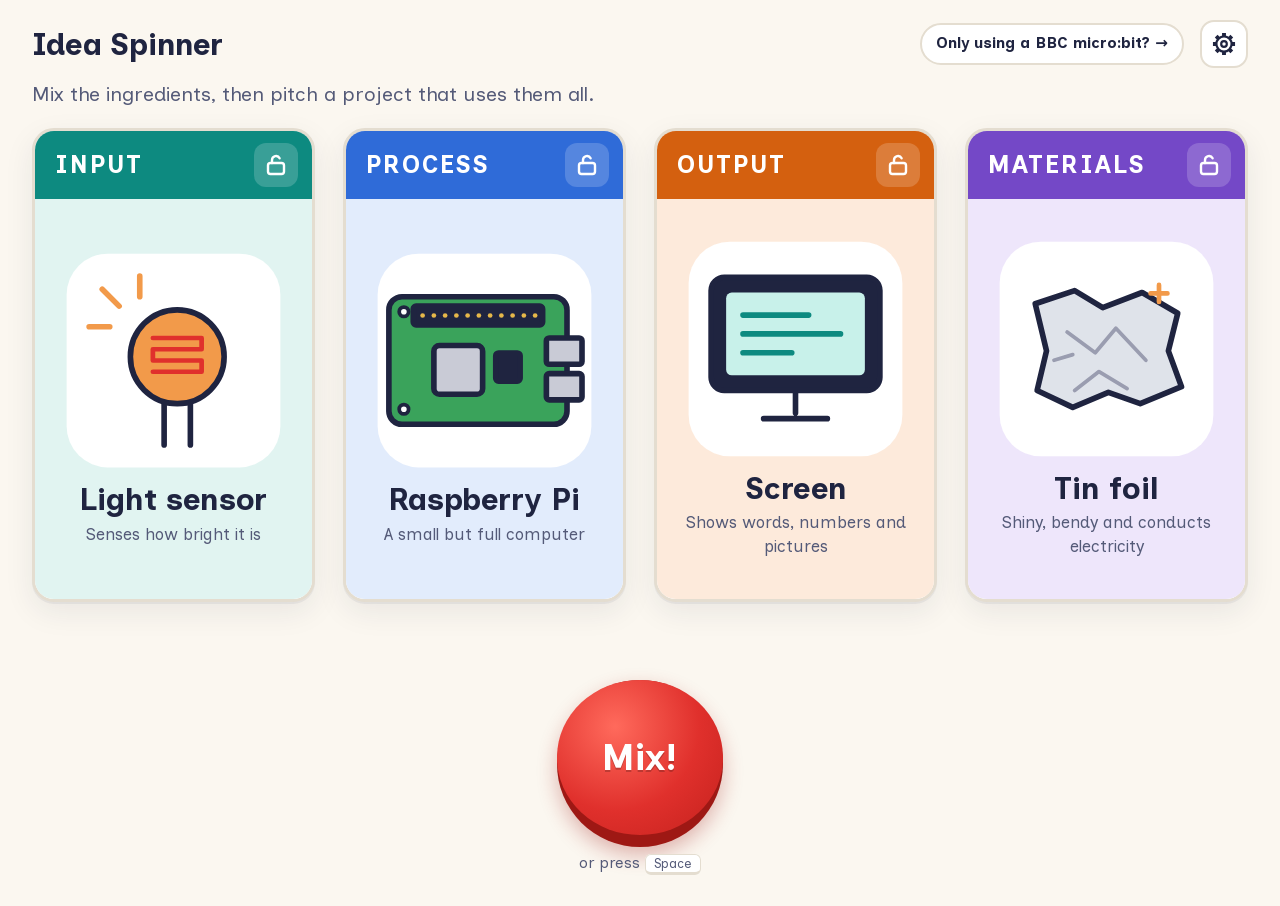
==== commit e89ecf07: "WIP backup of uncommitted work before deleting local clone (2026-11-06)" ====
--- a/index.html
+++ b/index.html
@@ -8,6 +8,8 @@
   <link rel="icon" href="img/favicon.svg" type="image/svg+xml">
   <link rel="stylesheet" href="css/styles.css">
   <script type="module" src="js/main.js"></script>
+  <!-- Anonymous visit counts: no cookies, no personal data. See README "Privacy". -->
+  <script data-goatcounter="https://idea-spinner.goatcounter.com/count" async src="https://gc.zgo.at/count.js"></script>
 </head>
 <body>
   <svg width="0" height="0" style="position:absolute" aria-hidden="true">
